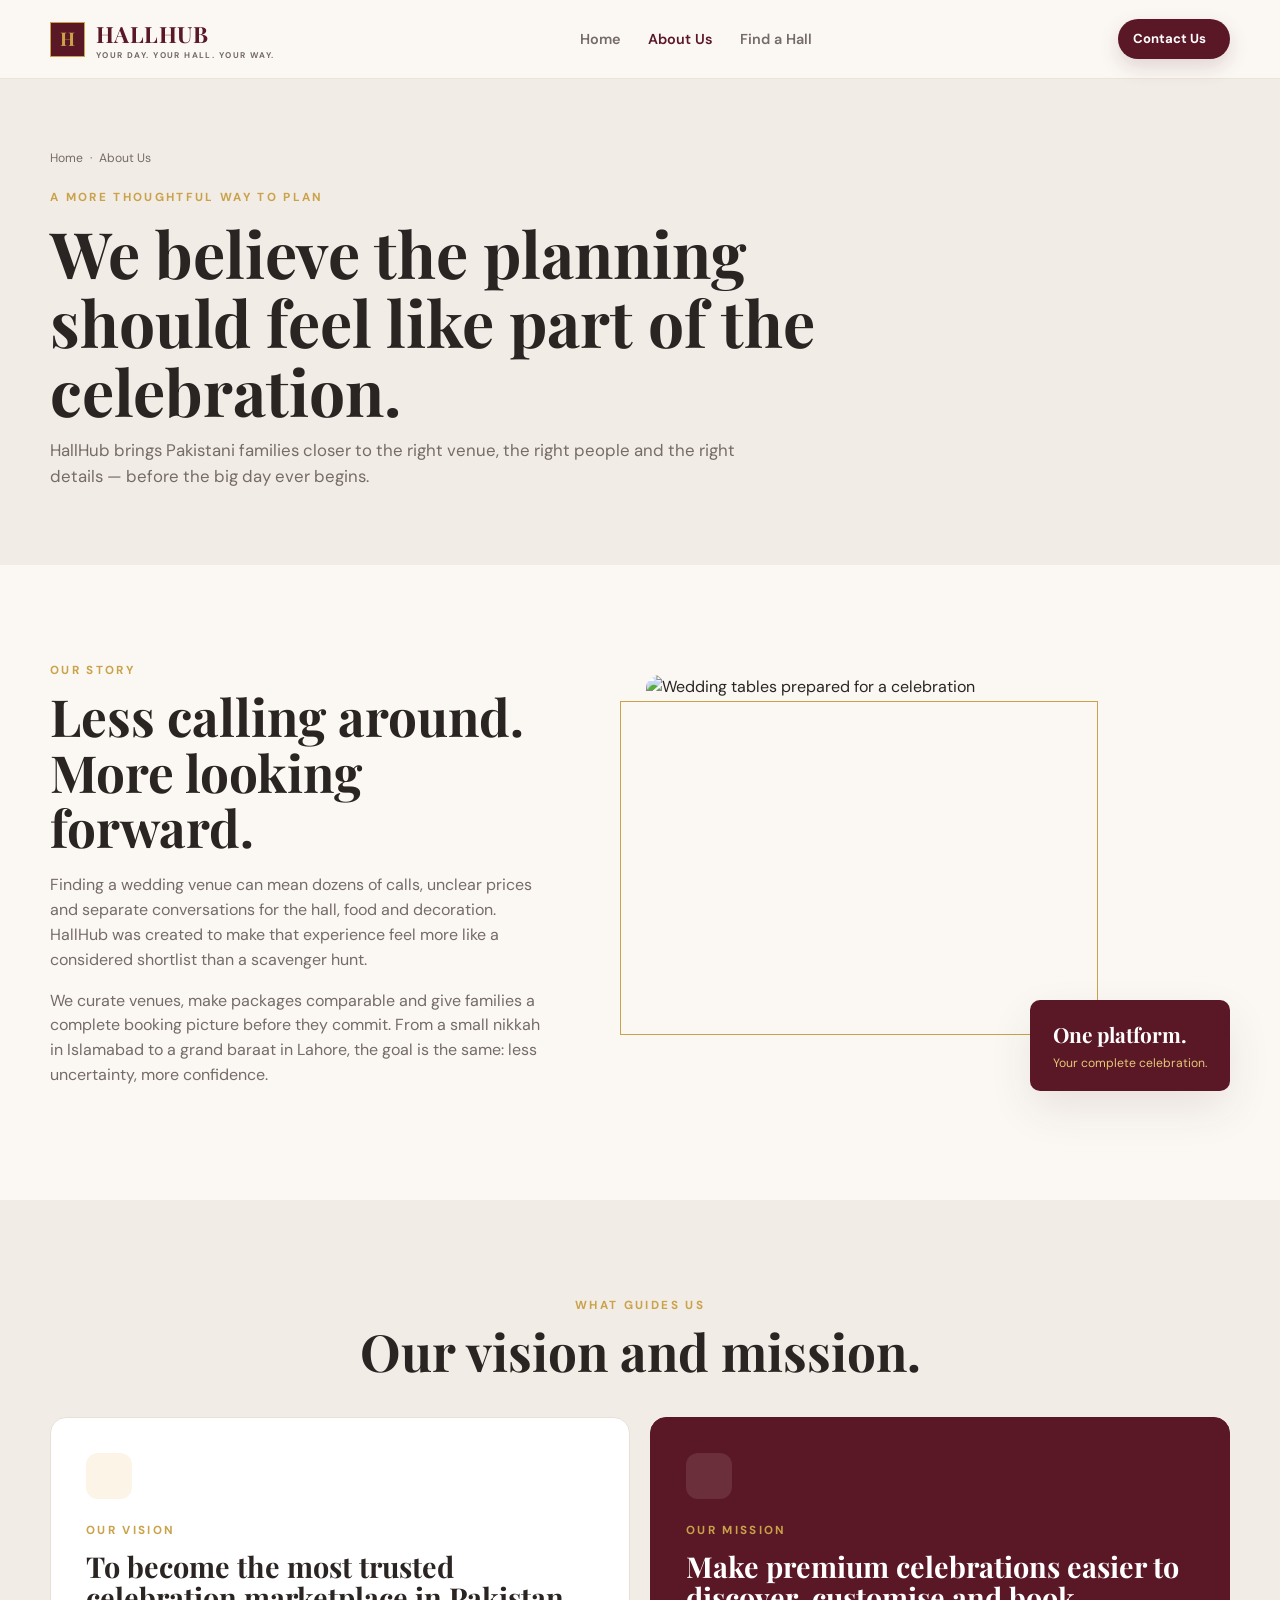
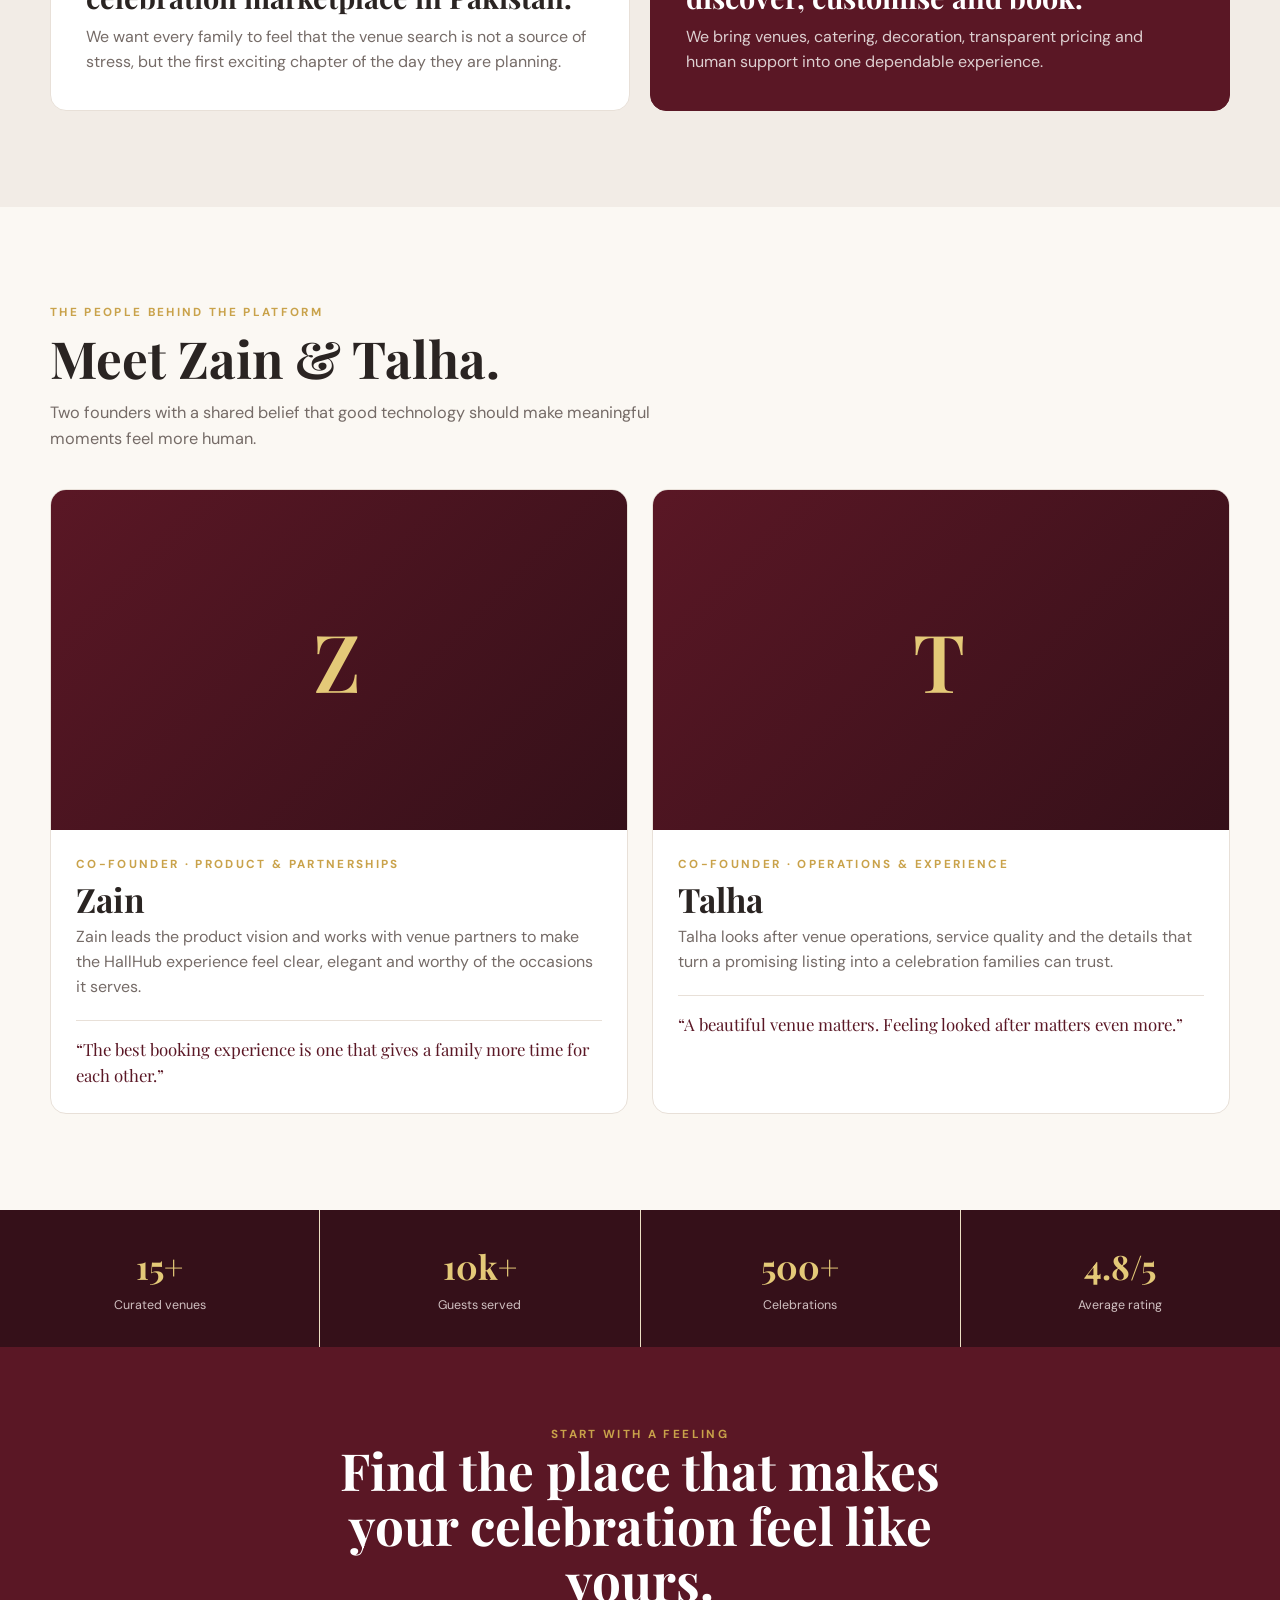
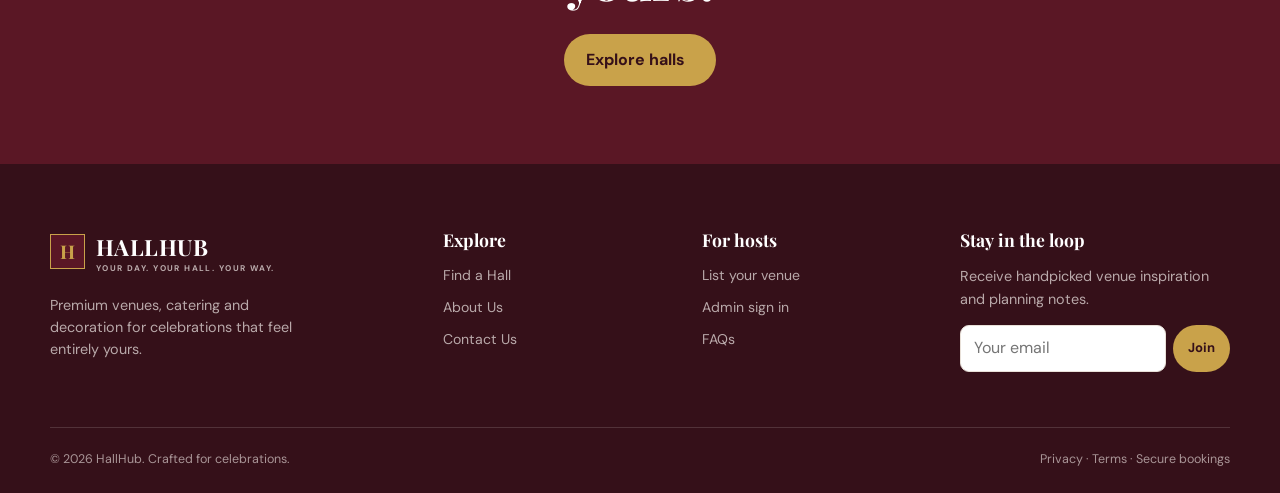
==== pages/about/about.html @ 488dd1fa "Create HallHub website" ====
<!doctype html>
<html lang="en">
<head>
  <meta charset="utf-8">
  <meta name="viewport" content="width=device-width, initial-scale=1">
  <title>About Us — HallHub</title>
  <link rel="stylesheet" href="../../assets/css/base.css">
  <link rel="stylesheet" href="about.css">
</head>
<body data-page="customer" data-active="about">
  <div data-site-nav></div>
  <main>
    <section class="page-hero about-hero">
      <div class="container">
        <div class="breadcrumbs"><a href="../../index.html">Home</a><span>·</span><span>About Us</span></div>
        <div class="eyebrow" style="margin-top:20px">A more thoughtful way to plan</div>
        <h1>We believe the planning should feel like part of the celebration.</h1>
        <p>HallHub brings Pakistani families closer to the right venue, the right people and the right details — before the big day ever begins.</p>
      </div>
    </section>
    <section class="section">
      <div class="container about-story-grid">
        <div><div class="eyebrow">Our story</div><h2>Less calling around. More looking forward.</h2><p>Finding a wedding venue can mean dozens of calls, unclear prices and separate conversations for the hall, food and decoration. HallHub was created to make that experience feel more like a considered shortlist than a scavenger hunt.</p><p>We curate venues, make packages comparable and give families a complete booking picture before they commit. From a small nikkah in Islamabad to a grand baraat in Lahore, the goal is the same: less uncertainty, more confidence.</p></div>
        <div class="about-image-stack"><img src="https://images.unsplash.com/photo-1519225421980-715cb0215aed?auto=format&fit=crop&w=1000&q=85" alt="Wedding tables prepared for a celebration"><div class="about-note"><strong>One platform.</strong><span>Your complete celebration.</span></div></div>
      </div>
    </section>
    <section class="section cream">
      <div class="container">
        <div class="section-heading text-center" style="margin-left:auto;margin-right:auto"><div class="eyebrow">What guides us</div><h2>Our vision and mission.</h2></div>
        <div class="vision-grid">
          <article class="vision-card"><div class="feature-icon"><i data-lucide="eye"></i></div><div class="eyebrow">Our vision</div><h3>To become the most trusted celebration marketplace in Pakistan.</h3><p>We want every family to feel that the venue search is not a source of stress, but the first exciting chapter of the day they are planning.</p></article>
          <article class="vision-card vision-card-dark"><div class="feature-icon"><i data-lucide="compass"></i></div><div class="eyebrow">Our mission</div><h3>Make premium celebrations easier to discover, customise and book.</h3><p>We bring venues, catering, decoration, transparent pricing and human support into one dependable experience.</p></article>
        </div>
      </div>
    </section>
    <section class="section">
      <div class="container">
        <div class="section-heading"><div class="eyebrow">The people behind the platform</div><h2>Meet Zain &amp; Talha.</h2><p>Two founders with a shared belief that good technology should make meaningful moments feel more human.</p></div>
        <div class="founder-grid">
          <article class="founder-profile"><div class="founder-avatar founder-avatar-large" role="img" aria-label="Zain, HallHub co-founder">Z</div><div class="founder-profile-body"><div class="eyebrow">Co-founder · Product &amp; partnerships</div><h3>Zain</h3><p>Zain leads the product vision and works with venue partners to make the HallHub experience feel clear, elegant and worthy of the occasions it serves.</p><div class="founder-quote">“The best booking experience is one that gives a family more time for each other.”</div></div></article>
          <article class="founder-profile"><div class="founder-avatar founder-avatar-large" role="img" aria-label="Talha, HallHub co-founder">T</div><div class="founder-profile-body"><div class="eyebrow">Co-founder · Operations &amp; experience</div><h3>Talha</h3><p>Talha looks after venue operations, service quality and the details that turn a promising listing into a celebration families can trust.</p><div class="founder-quote">“A beautiful venue matters. Feeling looked after matters even more.”</div></div></article>
        </div>
      </div>
    </section>
    <section class="stats"><div class="stat"><strong>15+</strong><span>Curated venues</span></div><div class="stat"><strong>10k+</strong><span>Guests served</span></div><div class="stat"><strong>500+</strong><span>Celebrations</span></div><div class="stat"><strong>4.8/5</strong><span>Average rating</span></div></section>
    <section class="cta"><div class="container"><div class="eyebrow">Start with a feeling</div><h2>Find the place that makes your celebration feel like yours.</h2><a class="btn btn-gold" href="../find-hall/find-hall.html">Explore halls <i data-lucide="arrow-up-right"></i></a></div></section>
  </main>
  <div data-site-footer></div>
  <script src="../../assets/js/app.js"></script>
  <script src="about.js"></script>
  <script src="https://unpkg.com/lucide@latest"></script>
</body>
</html>
---- assets/css/base.css ----
@import url('https://fonts.googleapis.com/css2?family=DM+Sans:wght@400;500;600;700&family=Playfair+Display:wght@500;600;700&display=swap');

:root {
  --maroon: #5a1725;
  --burgundy: #351019;
  --gold: #c9a24a;
  --light-gold: #e4c978;
  --ivory: #fbf8f3;
  --white: #fff;
  --ink: #2a2422;
  --muted: #756b67;
  --line: #e8e0d8;
  --soft: #f2ece6;
  --success: #2c7a5b;
  --shadow: 0 18px 45px rgba(53, 16, 25, .09);
  --radius: 18px;
}

* { box-sizing: border-box; }
html { scroll-behavior: smooth; }
body {
  margin: 0;
  color: var(--ink);
  background: var(--ivory);
  font-family: 'DM Sans', sans-serif;
  line-height: 1.55;
}
img { display: block; max-width: 100%; }
a { color: inherit; text-decoration: none; }
button, input, select, textarea { font: inherit; }
button { cursor: pointer; }
h1, h2, h3, h4, p { margin-top: 0; }
h1, h2, h3, h4 { font-family: 'Playfair Display', Georgia, serif; line-height: 1.08; }
.container { width: min(1180px, calc(100% - 48px)); margin: 0 auto; }
.eyebrow { color: var(--gold); font-size: .73rem; font-weight: 700; letter-spacing: .2em; text-transform: uppercase; }
.display { font-size: clamp(2.8rem, 6vw, 5.55rem); letter-spacing: -.04em; }
.section { padding: 96px 0; }
.section-heading { max-width: 620px; margin-bottom: 38px; }
.section-heading h2 { margin: 10px 0 14px; font-size: clamp(2rem, 4vw, 3.2rem); }
.section-heading p { color: var(--muted); font-size: 1.02rem; }
.text-center { text-align: center; }
.muted { color: var(--muted); }
.grid { display: grid; gap: 24px; }
.grid-2 { grid-template-columns: repeat(2, minmax(0, 1fr)); }
.grid-3 { grid-template-columns: repeat(3, minmax(0, 1fr)); }
.grid-4 { grid-template-columns: repeat(4, minmax(0, 1fr)); }
.btn { display: inline-flex; align-items: center; justify-content: center; gap: 9px; border: 1px solid transparent; border-radius: 999px; padding: 13px 21px; font-weight: 700; transition: .22s ease; }
.btn-primary { color: var(--white); background: var(--maroon); box-shadow: 0 8px 20px rgba(90, 23, 37, .16); }
.btn-primary:hover { background: var(--burgundy); transform: translateY(-2px); }
.btn-gold { color: var(--burgundy); background: var(--gold); }
.btn-gold:hover { background: var(--light-gold); transform: translateY(-2px); }
.btn-ghost { color: var(--maroon); border-color: var(--line); background: transparent; }
.btn-ghost:hover { border-color: var(--maroon); background: var(--white); }
.btn-light { color: var(--maroon); background: var(--white); }
.btn-sm { padding: 9px 14px; font-size: .82rem; }
.icon-btn { display: inline-grid; place-items: center; width: 40px; height: 40px; border: 1px solid var(--line); border-radius: 50%; color: var(--maroon); background: var(--white); }
.admin-action-btn { padding: 0; line-height: 1; overflow: hidden; }
.admin-action-btn svg { display: block; width: 20px; height: 20px; margin: 0; }
.icon-btn:hover { border-color: var(--gold); }
.site-header { position: sticky; top: 0; z-index: 20; border-bottom: 1px solid rgba(232, 224, 216, .8); background: rgba(251, 248, 243, .94); backdrop-filter: blur(16px); }
.nav { display: flex; align-items: center; justify-content: space-between; height: 78px; gap: 24px; }
.brand { display: inline-flex; align-items: center; gap: 11px; color: var(--maroon); font-family: 'Playfair Display', serif; font-size: 1.4rem; font-weight: 700; letter-spacing: .02em; white-space: nowrap; }
.brand-mark { display: grid; place-items: center; width: 35px; height: 35px; color: var(--gold); border: 1px solid var(--gold); background: var(--maroon); font-family: 'Playfair Display', serif; font-size: 1.18rem; }
.brand small { display: block; color: var(--muted); font-family: 'DM Sans', sans-serif; font-size: .52rem; font-weight: 700; letter-spacing: .17em; line-height: 1; text-transform: uppercase; }
.nav-links { display: flex; align-items: center; gap: 27px; color: var(--muted); font-size: .9rem; font-weight: 600; }
.nav-links a:hover, .nav-links a.active { color: var(--maroon); }
.nav-actions { display: flex; align-items: center; gap: 10px; }
.menu-btn { display: none; }
.site-footer { padding: 66px 0 24px; color: #ddcfd0; background: var(--burgundy); }
.site-footer .brand { color: var(--white); }
.site-footer .brand small { color: #b9a9aa; }
.footer-grid { display: grid; grid-template-columns: 1.3fr .8fr .8fr 1fr; gap: 42px; padding-bottom: 52px; }
.footer-grid h4 { margin: 0 0 16px; color: var(--white); font-size: 1.1rem; }
.footer-grid p { color: #b9a9aa; font-size: .9rem; }
.footer-links { display: grid; gap: 10px; color: #b9a9aa; font-size: .88rem; }
.footer-links a:hover { color: var(--light-gold); }
.footer-bottom { display: flex; align-items: center; justify-content: space-between; gap: 16px; padding-top: 22px; border-top: 1px solid rgba(255,255,255,.14); color: #a99597; font-size: .78rem; }
.hero { position: relative; overflow: hidden; color: var(--white); background: var(--burgundy); }
.hero::before { position: absolute; inset: 0; content: ''; background: linear-gradient(90deg, rgba(53,16,25,.88), rgba(53,16,25,.4) 55%, rgba(53,16,25,.12)); }
.hero-image { position: absolute; inset: 0; width: 100%; height: 100%; object-fit: cover; opacity: .8; }
.hero-inner { position: relative; z-index: 1; min-height: 680px; display: flex; align-items: center; padding: 100px 0; }
.hero-copy { max-width: 920px; }
.hero-copy h1 { max-width: 730px; margin: 18px 0 20px; color: var(--white); }
.hero-copy p { max-width: 720px; color: rgba(255,255,255,.78); font-size: 1.08rem; }
.search-panel { display: grid; width: min(100%, 920px); grid-template-columns: minmax(145px, 1.2fr) repeat(3, minmax(125px, 1fr)) auto; gap: 9px; margin-top: 34px; padding: 10px; border: 1px solid rgba(255,255,255,.15); border-radius: 16px; background: rgba(255,255,255,.12); backdrop-filter: blur(14px); }
.search-panel > * { min-width: 0; }
.field { display: grid; gap: 6px; }
.field label { color: var(--muted); font-size: .76rem; font-weight: 700; }
.hero .field label { display: none; }
.field-control { width: 100%; min-height: 47px; padding: 0 13px; border: 1px solid var(--line); border-radius: 9px; outline: none; color: var(--ink); background: var(--white); }
.field-control:focus { border-color: var(--gold); box-shadow: 0 0 0 3px rgba(201,162,74,.18); }
.hero .field-control { border: 0; }
.search-panel .btn { min-height: 47px; border-radius: 10px; }
.trust-row { display: flex; flex-wrap: wrap; gap: 22px; margin-top: 28px; color: rgba(255,255,255,.75); font-size: .82rem; }
.trust-row span { display: inline-flex; align-items: center; gap: 7px; }
.trust-row svg { color: var(--light-gold); }
.cream { background: var(--soft); }
.feature-card, .hall-card, .review-card, .service-card, .info-card, .panel, .booking-card { border: 1px solid var(--line); border-radius: var(--radius); background: var(--white); box-shadow: 0 8px 24px rgba(53,16,25,.04); }
.feature-card { padding: 28px; }
.feature-icon { display: grid; place-items: center; width: 46px; height: 46px; margin-bottom: 22px; border-radius: 12px; color: var(--gold); background: #fbf4e7; }
.feature-card h3 { margin-bottom: 9px; font-size: 1.35rem; }
.feature-card p { margin: 0; color: var(--muted); font-size: .9rem; }
.hall-card { position: relative; overflow: hidden; transition: .24s ease; }
.hall-card:hover { transform: translateY(-5px); box-shadow: var(--shadow); }
.hall-image-wrap { position: relative; height: 225px; overflow: hidden; }
.hall-image { width: 100%; height: 100%; object-fit: cover; transition: transform .5s ease; }
.hall-image.image-unavailable { min-height: 100%; background: linear-gradient(135deg, #eee1d2, #f8f1e8); }
.hall-card:hover .hall-image { transform: scale(1.05); }
.hall-badges { position: absolute; top: 14px; left: 14px; display: flex; gap: 7px; }
.badge { display: inline-flex; align-items: center; gap: 5px; padding: 5px 9px; border-radius: 999px; color: var(--maroon); background: rgba(255,255,255,.92); font-size: .68rem; font-weight: 700; }
.badge-gold { color: var(--burgundy); background: var(--light-gold); }
.favorite { position: absolute; top: 13px; right: 13px; }
.favorite.saved { color: #bd4a53; border-color: #ecc9ca; background: #fff7f7; }
.hall-body { padding: 20px; }
.hall-title-row { display: flex; align-items: start; justify-content: space-between; gap: 10px; }
.hall-card h3 { margin: 0; font-size: 1.2rem; }
.hall-location { margin: 5px 0 13px; color: var(--muted); font-size: .8rem; }
.rating { display: inline-flex; align-items: center; gap: 5px; color: var(--maroon); font-size: .82rem; font-weight: 700; }
.rating svg { fill: var(--gold); color: var(--gold); }
.hall-meta { display: flex; flex-wrap: wrap; gap: 8px; padding: 14px 0; border-top: 1px solid var(--line); border-bottom: 1px solid var(--line); color: var(--muted); font-size: .75rem; }
.hall-meta span { display: inline-flex; align-items: center; gap: 5px; }
.availability-pill { display: inline-flex; align-items: center; gap: 6px; margin-top: 12px; padding: 6px 9px; border-radius: 7px; font-size: .68rem; font-weight: 700; }
.availability-pill.available { color: var(--success); background: #edf7ef; }
.availability-pill.unavailable { color: #9e4446; background: #fdecec; }
.hall-bottom { display: flex; align-items: end; justify-content: space-between; gap: 8px; padding-top: 15px; }
.price-label { display: block; color: var(--muted); font-size: .69rem; }
.price { color: var(--maroon); font-size: 1.1rem; font-weight: 700; }
.service-card { overflow: hidden; }
.service-card img { width: 100%; height: 270px; object-fit: cover; }
.service-card-body { padding: 24px; }
.about-preview { background: var(--ivory); }
.about-preview-grid { display: grid; grid-template-columns: .95fr 1.05fr; gap: 70px; align-items: center; }
.about-preview h2 { margin: 10px 0 16px; font-size: clamp(2rem, 4vw, 3.2rem); }
.about-preview p { color: var(--muted); }
.founder-preview { display: grid; grid-template-columns: 1fr 1fr; gap: 15px; }
.founder-card { overflow: hidden; border: 1px solid var(--line); border-radius: 14px; background: var(--white); }
.founder-avatar { display: grid; place-items: center; height: 240px; color: var(--light-gold); background: linear-gradient(135deg, var(--maroon), var(--burgundy)); font-family: 'Playfair Display', serif; font-size: 4rem; font-weight: 600; letter-spacing: .04em; }
.founder-card > div:last-child { padding: 16px; }
.founder-card strong { display: block; margin-top: 4px; color: var(--maroon); font-family: 'Playfair Display', serif; font-size: 1.35rem; }
.founder-card p { margin: 3px 0 0; font-size: .78rem; }
.service-card h3 { margin-bottom: 8px; font-size: 1.6rem; }
.service-card p { margin-bottom: 16px; color: var(--muted); font-size: .9rem; }
.steps { display: grid; grid-template-columns: repeat(4, 1fr); gap: 18px; }
.step { padding-right: 20px; border-right: 1px solid var(--line); }
.step:last-child { border-right: 0; }
.step-number { color: var(--gold); font-family: 'Playfair Display', serif; font-size: 2.2rem; }
.step h3 { margin: 4px 0 8px; font-size: 1.25rem; }
.step p { margin: 0; color: var(--muted); font-size: .86rem; }
.review-card { padding: 26px; }
.owner-reviews { background: var(--soft); }
.owner-reviews-heading { max-width: 700px; }
.owner-review-card { min-width: 0; padding: 26px; border: 1px solid rgba(90,23,37,.12); border-radius: var(--radius); background: var(--white); box-shadow: 0 8px 24px rgba(53,16,25,.04); }
.owner-review-top { display: flex; align-items: center; gap: 12px; min-width: 0; }
.owner-review-top strong { display: block; color: var(--maroon); font-size: .9rem; }
.owner-review-top small { display: block; margin-top: 3px; color: var(--muted); font-size: .72rem; line-height: 1.4; }
.owner-review-avatar { display: grid; place-items: center; flex: 0 0 auto; width: 42px; height: 42px; border-radius: 50%; color: var(--white); background: var(--maroon); font-size: .72rem; font-weight: 700; }
.owner-review-avatar.avatar-sand { color: var(--maroon); background: #ead9da; }
.owner-review-avatar.avatar-sage { color: var(--maroon); background: #dfe7df; }
.owner-review-card blockquote { margin: 20px 0 18px; color: var(--muted); font-family: 'Playfair Display', serif; font-size: 1.03rem; }
.owner-review-result { display: flex; align-items: center; gap: 7px; padding-top: 13px; border-top: 1px solid var(--line); color: var(--success); font-size: .73rem; font-weight: 700; }
.owner-review-result svg { width: 16px; }
.review-top { display: flex; align-items: center; gap: 12px; }
.avatar { display: grid; place-items: center; width: 42px; height: 42px; border-radius: 50%; color: var(--maroon); background: #f0dfc6; font-weight: 700; }
.review-top strong { display: block; font-size: .9rem; }
.review-top small { color: var(--muted); font-size: .72rem; }
.review-card blockquote { margin: 20px 0 14px; color: var(--muted); font-family: 'Playfair Display', serif; font-size: 1.05rem; }
.review-footer { display: flex; align-items: center; justify-content: space-between; color: var(--muted); font-size: .72rem; }
.stats { display: grid; grid-template-columns: repeat(4, 1fr); gap: 1px; background: rgba(201,162,74,.28); }
.stat { padding: 30px 22px; text-align: center; background: var(--burgundy); }
.stat strong { display: block; color: var(--light-gold); font-family: 'Playfair Display', serif; font-size: 2.1rem; }
.stat span { color: #d0c0c1; font-size: .78rem; }
.cta { padding: 78px 0; color: var(--white); text-align: center; background: var(--maroon); }
.cta h2 { max-width: 650px; margin: 0 auto 25px; font-size: clamp(2rem, 4vw, 3.5rem); }
.page-hero { padding: 70px 0 60px; background: var(--soft); }
.page-hero h1 { margin: 12px 0; font-size: clamp(2.3rem, 5vw, 4rem); }
.page-hero p { max-width: 590px; margin: 0; color: var(--muted); }
.breadcrumbs { display: flex; align-items: center; gap: 7px; color: var(--muted); font-size: .76rem; }
.breadcrumbs a:hover { color: var(--maroon); }
.marketplace { display: grid; grid-template-columns: 270px 1fr; gap: 28px; padding: 55px 0 96px; }
.marketplace.filters-closed { grid-template-columns: 1fr; }
.filter-panel { align-self: start; position: sticky; top: 94px; z-index: 5; max-height: calc(100vh - 112px); overflow-y: auto; padding: 21px; border: 1px solid var(--line); border-radius: var(--radius); background: var(--white); box-shadow: 0 12px 30px rgba(53,16,25,.05); scrollbar-width: thin; }
.filter-panel.filter-panel-closed { display: none; }
.filter-header { display: flex; align-items: center; justify-content: space-between; margin-bottom: 20px; }
.filter-header h3 { margin: 0; font-size: 1.35rem; }
.filter-section { padding: 17px 0; border-top: 1px solid var(--line); }
.filter-section:first-of-type { border-top: 0; padding-top: 0; }
.filter-section h4 { margin: 0 0 12px; font-family: 'DM Sans', sans-serif; font-size: .8rem; }
.radio-list, .check-list { display: grid; gap: 10px; }
.radio-list label, .check-list label { display: flex; align-items: center; gap: 9px; color: var(--muted); font-size: .78rem; }
input[type='checkbox'], input[type='radio'] { accent-color: var(--maroon); }
.range-row { display: grid; grid-template-columns: 1fr 1fr; gap: 8px; }
.range-row .field-control { min-height: 39px; font-size: .78rem; }
.results-toolbar { display: flex; align-items: center; justify-content: space-between; gap: 18px; margin-bottom: 20px; }
.results-toolbar strong { color: var(--maroon); font-family: 'Playfair Display', serif; font-size: 1.5rem; }
.toolbar-actions { display: flex; align-items: center; gap: 8px; }
.toolbar-actions label { color: var(--muted); font-size: .75rem; }
.toolbar-actions select { min-height: 39px; padding: 0 10px; border: 1px solid var(--line); border-radius: 8px; color: var(--ink); background: var(--white); }
.filter-notice { margin: -4px 0 18px; padding: 11px 14px; border: 1px solid rgba(201,163,72,.45); border-radius: 12px; background: #fff9eb; color: var(--muted); font-size: .78rem; line-height: 1.45; }
.hall-grid { grid-template-columns: repeat(3, minmax(0, 1fr)); }
.mobile-filter-btn { display: inline-flex; }
.no-results { padding: 70px 25px; border: 1px dashed #d7c8bd; border-radius: var(--radius); text-align: center; background: var(--white); }
.no-results h3 { margin-bottom: 9px; font-size: 1.5rem; }
.no-results p { margin-bottom: 18px; color: var(--muted); }
.gallery { display: grid; grid-template-columns: 1.5fr 1fr 1fr; grid-template-rows: 200px 200px; gap: 8px; margin-top: 28px; border-radius: var(--radius); overflow: hidden; }
.gallery img { width: 100%; height: 100%; object-fit: cover; cursor: pointer; transition: .25s; }
.gallery img:hover { filter: brightness(.88); }
.gallery-main { grid-column: 1 / 2; grid-row: 1 / 3; }
.gallery img:nth-child(2) { grid-column: 2 / 4; grid-row: 1 / 2; }
.gallery img:nth-child(3) { grid-column: 2 / 3; grid-row: 2 / 3; }
.gallery img:nth-child(4) { grid-column: 3 / 4; grid-row: 2 / 3; }
.hall-layout { display: grid; grid-template-columns: minmax(0,1fr) 330px; gap: 40px; padding: 50px 0 100px; }
.hall-header { display: flex; align-items: end; justify-content: space-between; gap: 20px; }
.hall-header h1 { margin: 12px 0 9px; font-size: clamp(2.2rem, 4vw, 3.8rem); }
.hall-header p { margin: 0; color: var(--muted); }
.hall-actions { display: flex; gap: 8px; }
.detail-section { padding: 43px 0 0; }
.detail-section h2 { margin-bottom: 18px; font-size: 2rem; }
.detail-section p { color: var(--muted); }
.spec-grid { display: grid; grid-template-columns: repeat(4, 1fr); gap: 10px; }
.spec { padding: 16px; border: 1px solid var(--line); border-radius: 12px; background: var(--white); }
.spec svg { margin-bottom: 11px; color: var(--gold); }
.spec strong { display: block; color: var(--maroon); font-size: .82rem; }
.spec span { color: var(--muted); font-size: .72rem; }
.facility-grid { display: grid; grid-template-columns: repeat(3, 1fr); gap: 10px; }
.facility { display: flex; align-items: center; gap: 8px; color: var(--muted); font-size: .82rem; }
.facility svg { color: var(--success); }
.booking-card { position: sticky; top: 105px; padding: 23px; }
.booking-card h3 { margin-bottom: 5px; font-size: 1.65rem; }
.booking-card .booking-price { margin-bottom: 20px; color: var(--maroon); font-family: 'Playfair Display', serif; font-size: 1.75rem; }
.booking-card .booking-price small { color: var(--muted); font-family: 'DM Sans', sans-serif; font-size: .72rem; }
.availability { display: flex; align-items: center; gap: 7px; margin: 12px 0 18px; color: var(--success); font-size: .75rem; font-weight: 700; }
.availability::before { width: 8px; height: 8px; border-radius: 50%; content: ''; background: currentColor; }
.booking-card .btn { width: 100%; }
.booking-card .field { margin-bottom: 14px; }
.map-placeholder { display: grid; place-items: center; min-height: 230px; border-radius: var(--radius); color: var(--maroon); background: linear-gradient(135deg, #eee1d2, #f8f1e8); }
.map-placeholder div { text-align: center; }
.map-card { overflow: hidden; border: 1px solid var(--line); border-radius: var(--radius); background: var(--white); }
.map-card-head { display: flex; align-items: center; justify-content: space-between; gap: 18px; padding: 15px 17px; }
.map-card-head strong { color: var(--maroon); font-size: .9rem; }
.map-card-head p { margin: 4px 0 0; color: var(--muted); font-size: .74rem; }
.map-frame { min-height: 280px; background: #eadfd2; }
.map-frame iframe { display: block; width: 100%; height: 300px; border: 0; }
.lightbox { position: fixed; inset: 0; z-index: 50; display: none; place-items: center; padding: 30px; background: rgba(23,7,11,.9); }
.lightbox.open { display: grid; }
.lightbox-content { display: grid; justify-items: center; gap: 12px; max-width: min(1000px, 78vw); }
.lightbox img { max-width: 100%; max-height: 82vh; border-radius: 12px; object-fit: contain; }
.lightbox-count { color: rgba(255,255,255,.8); font-size: .75rem; letter-spacing: .08em; }
.lightbox-nav { position: absolute; top: 50%; z-index: 3; display: inline-flex; align-items: center; justify-content: center; gap: 7px; min-width: 46px; height: 46px; padding: 0 14px; border: 1px solid rgba(255,255,255,.65); border-radius: 999px; color: var(--white); background: rgba(23,7,11,.82); box-shadow: 0 8px 24px rgba(0,0,0,.28); cursor: pointer; font-size: .78rem; font-weight: 700; transform: translateY(-50%); }
.lightbox-nav:hover { background: var(--maroon); }
.lightbox-prev { left: 25px; }
.lightbox-next { right: 25px; }
.lightbox-close { position: absolute; top: 24px; right: 28px; color: var(--white); border-color: rgba(255,255,255,.35); background: transparent; }
.booking-page { padding: 50px 0 100px; }
.progress { display: grid; grid-template-columns: repeat(6, 1fr); gap: 0; margin-bottom: 32px; }
.progress-step { position: relative; display: grid; justify-items: center; gap: 8px; color: var(--muted); font-size: .72rem; text-align: center; }
.progress-step::before { position: absolute; top: 15px; right: 50%; width: 100%; height: 2px; content: ''; background: var(--line); z-index: -1; }
.progress-step:first-child::before { display: none; }
.progress-dot { display: grid; place-items: center; width: 32px; height: 32px; border: 1px solid var(--line); border-radius: 50%; color: var(--muted); background: var(--ivory); font-size: .75rem; }
.progress-step.active { color: var(--maroon); font-weight: 700; }
.progress-step.active .progress-dot, .progress-step.done .progress-dot { color: var(--white); border-color: var(--maroon); background: var(--maroon); }
.progress-step.done::before { background: var(--maroon); }
.booking-layout { display: grid; grid-template-columns: minmax(0, 1fr) 340px; gap: 28px; align-items: start; }
.form-panel { padding: 30px; border: 1px solid var(--line); border-radius: var(--radius); background: var(--white); }
.form-panel h2 { margin-bottom: 8px; font-size: 2rem; }
.form-panel > p { margin-bottom: 26px; color: var(--muted); font-size: .9rem; }
.form-grid { display: grid; grid-template-columns: repeat(2, minmax(0,1fr)); gap: 18px; }
.form-grid .full { grid-column: 1 / -1; }
.field-control.textarea { min-height: 100px; padding-top: 11px; resize: vertical; }
.selection-grid { display: grid; grid-template-columns: repeat(3, 1fr); gap: 14px; }
.selection-card { position: relative; display: block; width: 100%; overflow: hidden; border: 2px solid var(--line); border-radius: 13px; cursor: pointer; color: var(--ink); background: var(--white); text-align: left; transition: .2s; }
.selection-card:hover, .selection-card.selected { border-color: var(--gold); }
.selection-card.selected::after { position: absolute; top: 10px; right: 10px; display: grid; place-items: center; width: 24px; height: 24px; border-radius: 50%; content: '✓'; color: var(--white); background: var(--maroon); font-size: .75rem; }
.selection-card img { width: 100%; height: 115px; object-fit: cover; }
.selection-card-body { display: grid; gap: 7px; padding: 13px; }
.selection-card h3 { margin: 0 0 5px; font-size: 1.1rem; }
.selection-card p { margin: 0 0 8px; color: var(--muted); font-size: .74rem; }
.selection-card strong { color: var(--maroon); font-size: .82rem; }
.selection-title { font-family: 'Playfair Display', serif; font-size: 1.15rem !important; }
.selection-card-body > span { color: var(--muted); font-size: .74rem; }
.package-items { line-height: 1.45; }
.extras { margin: 20px 0 25px; padding: 18px; border: 1px solid var(--line); border-radius: 12px; background: var(--soft); }
.extras h3 { margin: 0 0 12px; font-size: 1.15rem; }
.extra-option { display: grid; grid-template-columns: 18px 1fr auto; align-items: center; gap: 9px; padding: 10px 0; border-top: 1px solid var(--line); color: var(--muted); font-size: .8rem; }
.extra-option:first-of-type { border-top: 0; }
.extra-option strong { color: var(--maroon); font-size: .78rem; }
.venue-selection { align-items: center; padding: 18px; border: 1px solid var(--line); border-radius: 12px; }
.venue-selection img { width: 150px; height: 110px; border-radius: 10px; object-fit: cover; }
.venue-selection strong { display: block; margin: 3px 0 6px; color: var(--maroon); font-family: 'Playfair Display', serif; font-size: 1.45rem; }
.venue-selection small { display: block; color: var(--muted); font-size: .76rem; line-height: 1.6; }
.venue-selection .rating { margin-top: 8px; }
.step-actions { display: flex; justify-content: space-between; gap: 12px; margin-top: 28px; padding-top: 22px; border-top: 1px solid var(--line); }
.summary-card { padding: 23px; border: 1px solid var(--line); border-radius: var(--radius); background: var(--white); }
.summary-card h3 { margin-bottom: 17px; font-size: 1.45rem; }
.summary-item { display: flex; justify-content: space-between; gap: 10px; padding: 10px 0; border-bottom: 1px solid var(--line); font-size: .8rem; }
.summary-item span:first-child { color: var(--muted); }
.summary-total { display: flex; justify-content: space-between; padding-top: 17px; color: var(--maroon); font-weight: 700; }
.summary-total strong { font-size: 1.25rem; }
.summary-hall { display: flex; gap: 10px; margin-bottom: 15px; }
.summary-hall img { width: 61px; height: 61px; border-radius: 10px; object-fit: cover; }
.summary-hall strong { display: block; font-family: 'Playfair Display', serif; font-size: 1rem; }
.summary-hall small { color: var(--muted); font-size: .7rem; }
.payment-methods { display: grid; gap: 10px; margin-bottom: 24px; }
.payment-method { display: flex; align-items: center; gap: 10px; padding: 13px; border: 1px solid var(--line); border-radius: 10px; color: var(--muted); font-size: .82rem; }
.payment-method.active { border-color: var(--gold); color: var(--maroon); background: #fffaf0; }
.card-brands { margin: 0 0 22px; padding: 0; border: 0; }
.card-brands legend { margin-bottom: 10px; color: var(--maroon); font-size: .78rem; font-weight: 700; }
.card-brand-options { display: grid; grid-template-columns: repeat(2, minmax(0, 1fr)); gap: 10px; }
.card-brand { display: flex; align-items: center; gap: 10px; min-width: 0; padding: 12px; border: 1px solid var(--line); border-radius: 10px; color: var(--muted); background: var(--white); cursor: pointer; }
.card-brand.active { border-color: var(--gold); color: var(--maroon); background: #fffaf0; box-shadow: 0 0 0 2px rgba(201,162,74,.12); }
.card-brand input { accent-color: var(--maroon); }
.card-brand > span:last-child { display: grid; gap: 2px; min-width: 0; }
.card-brand strong { font-size: .8rem; }
.card-brand small { color: var(--muted); font-size: .68rem; }
.card-brand-mark { display: grid; place-items: center; flex: 0 0 auto; width: 47px; height: 30px; border-radius: 6px; font-size: .62rem; font-weight: 800; letter-spacing: -.03em; }
.card-brand-mark.visa { color: #fff; background: #1a3f92; font-style: italic; }
.card-brand-mark.mastercard { position: relative; display: flex; justify-content: center; overflow: hidden; background: #fff; }
.card-brand-mark.mastercard i { width: 18px; height: 18px; border-radius: 50%; }
.card-brand-mark.mastercard i:first-child { margin-right: -6px; background: #eb001b; }
.card-brand-mark.mastercard i:last-child { background: #f79e1b; opacity: .9; }
.secure-note { display: flex; align-items: center; gap: 8px; padding: 13px; color: var(--success); border-radius: 10px; background: #eef8f1; font-size: .76rem; }
.success-panel { max-width: 720px; margin: 55px auto 105px; padding: 54px; border: 1px solid var(--line); border-radius: 22px; text-align: center; background: var(--white); box-shadow: var(--shadow); }
.success-icon { display: grid; place-items: center; width: 74px; height: 74px; margin: 0 auto 25px; border-radius: 50%; color: var(--white); background: var(--success); }
.success-panel h1 { margin-bottom: 11px; font-size: 3rem; }
.success-panel > p { color: var(--muted); }
.confirmation-id { display: inline-block; margin: 16px 0 27px; padding: 8px 12px; border-radius: 999px; color: var(--maroon); background: #fbf3df; font-size: .8rem; font-weight: 700; }
.confirmation-details { display: grid; grid-template-columns: 1fr 1fr; gap: 1px; margin-bottom: 27px; text-align: left; background: var(--line); }
.confirmation-detail { padding: 15px; background: var(--white); }
.confirmation-detail span { display: block; margin-bottom: 4px; color: var(--muted); font-size: .7rem; }
.confirmation-detail strong { color: var(--maroon); font-size: .86rem; }
.success-actions { display: flex; justify-content: center; flex-wrap: wrap; gap: 10px; }
.contact-layout { display: grid; grid-template-columns: .85fr 1.15fr; gap: 28px; padding: 55px 0 100px; }
.contact-info { display: grid; gap: 14px; }
.info-card { display: flex; align-items: start; gap: 14px; padding: 19px; }
.info-card .feature-icon { flex: 0 0 auto; margin: 0; }
.info-card strong { display: block; color: var(--maroon); font-size: .86rem; }
.info-card p { margin: 4px 0 0; color: var(--muted); font-size: .8rem; }
.faq { margin-top: 36px; }
.faq h2 { margin-bottom: 18px; font-size: 2rem; }
.faq details { padding: 16px 0; border-bottom: 1px solid var(--line); }
.faq summary { color: var(--maroon); cursor: pointer; font-weight: 700; font-size: .88rem; }
.faq details p { margin: 10px 0 0; color: var(--muted); font-size: .82rem; }
.admin-body { min-height: 100vh; background: #f4f0ec; }
.admin-layout { display: grid; grid-template-columns: 250px 1fr; min-height: 100vh; }
.admin-sidebar { display: flex; flex-direction: column; padding: 26px 16px; color: #e9dfe0; background: var(--burgundy); }
.admin-sidebar .brand { margin: 0 12px 39px; color: var(--white); }
.admin-sidebar nav { display: grid; gap: 4px; }
.admin-sidebar nav a, .admin-logout { display: flex; align-items: center; gap: 11px; padding: 11px 12px; border-radius: 9px; color: #bca9aa; font-size: .82rem; font-weight: 600; }
.admin-sidebar nav a:hover, .admin-sidebar nav a.active { color: var(--white); background: rgba(255,255,255,.1); }
.admin-sidebar nav svg { width: 17px; }
.admin-logout { margin-top: auto; border: 0; background: transparent; }
.admin-main { padding: 30px clamp(22px, 4vw, 48px); overflow: hidden; }
.admin-topbar { display: flex; align-items: center; justify-content: space-between; gap: 20px; margin-bottom: 35px; }
.admin-topbar h1 { margin: 0 0 4px; font-size: 2.1rem; }
.admin-topbar p { margin: 0; color: var(--muted); font-size: .82rem; }
.admin-user { display: flex; align-items: center; gap: 10px; }
.admin-user .avatar { width: 38px; height: 38px; }
.admin-user strong { display: block; color: var(--maroon); font-size: .82rem; }
.admin-user small { color: var(--muted); font-size: .68rem; }
.admin-stats { display: grid; grid-template-columns: repeat(4, 1fr); gap: 15px; margin-bottom: 26px; }
.admin-stat { padding: 19px; border: 1px solid var(--line); border-radius: 13px; background: var(--white); }
.admin-stat-head { display: flex; justify-content: space-between; color: var(--muted); font-size: .75rem; }
.admin-stat-head svg { color: var(--gold); }
.admin-stat strong { display: block; margin: 8px 0 3px; color: var(--maroon); font-family: 'Playfair Display', serif; font-size: 1.8rem; }
.trend { color: var(--success); font-size: .7rem; font-weight: 700; }
.admin-grid { display: grid; grid-template-columns: 1.25fr .75fr; gap: 20px; }
.admin-panel { padding: 22px; border: 1px solid var(--line); border-radius: 15px; background: var(--white); }
.admin-panel.wide { grid-column: 1 / -1; }
.table-scroll { min-width: 0; overflow-x: auto; }
.metric-line { display: flex; justify-content: space-between; font-size: .78rem; }
.metric-track { height: 7px; margin-top: 7px; border-radius: 10px; background: var(--soft); }
.metric-track > div { height: 100%; border-radius: 10px; }
.panel-heading { display: flex; align-items: center; justify-content: space-between; gap: 10px; margin-bottom: 18px; }
.panel-heading h2 { margin: 0; font-size: 1.35rem; }
.panel-heading a { color: var(--maroon); font-size: .75rem; font-weight: 700; }
.bar-chart { display: flex; align-items: end; gap: 13px; height: 200px; padding-top: 15px; border-bottom: 1px solid var(--line); }
.bar { position: relative; flex: 1; min-width: 16px; border-radius: 7px 7px 0 0; background: linear-gradient(to top, var(--maroon), var(--gold)); }
.bar span { position: absolute; top: calc(100% + 8px); width: 100%; color: var(--muted); font-size: .66rem; text-align: center; }
.recent-table { width: 100%; border-collapse: collapse; font-size: .76rem; }
.recent-table th { padding: 10px 8px; color: var(--muted); border-bottom: 1px solid var(--line); text-align: left; font-weight: 600; }
.recent-table td { padding: 13px 8px; border-bottom: 1px solid var(--line); }
.status { display: inline-flex; padding: 4px 8px; border-radius: 999px; font-size: .66rem; font-weight: 700; }
.status-confirmed { color: #246547; background: #e8f5ec; }
.status-pending { color: #94651a; background: #fff5db; }
.status-cancelled { color: #9e4446; background: #fdecec; }
.admin-login-page { min-height: 100vh; display: grid; place-items: center; padding: 30px; background: radial-gradient(circle at 80% 20%, #6f2638, transparent 38%), var(--burgundy); }
.login-shell { display: grid; grid-template-columns: 1fr 1fr; width: min(900px, 100%); overflow: hidden; border-radius: 20px; background: var(--white); box-shadow: 0 26px 70px rgba(0,0,0,.22); }
.login-brand { display: flex; flex-direction: column; justify-content: space-between; min-height: 520px; padding: 44px; color: var(--white); background: linear-gradient(rgba(53,16,25,.48), rgba(53,16,25,.9)), url('https://images.unsplash.com/photo-1519167758481-83f550bb49b3?auto=format&fit=crop&w=900&q=85') center/cover; }
.login-brand .brand { color: var(--white); }
.login-brand h1 { max-width: 300px; margin: 0; font-size: 2.5rem; }
.login-brand p { max-width: 270px; margin: 0; color: rgba(255,255,255,.75); font-size: .85rem; }
.login-form { padding: 56px 44px; }
.login-form h2 { margin-bottom: 8px; color: var(--maroon); font-size: 2.2rem; }
.login-form > p { margin-bottom: 28px; color: var(--muted); font-size: .84rem; }
.login-form .field { margin-bottom: 17px; }
.check-row { display: flex; justify-content: space-between; align-items: center; margin: 13px 0 23px; color: var(--muted); font-size: .75rem; }
.check-row label { display: flex; align-items: center; gap: 7px; }
.login-form .btn { width: 100%; }
.demo-note { margin-top: 20px; padding: 12px; border-radius: 9px; color: var(--muted); background: var(--soft); font-size: .72rem; }
.admin-mobile-menu { display: none; }
.toast { position: fixed; right: 22px; bottom: 22px; z-index: 100; max-width: 330px; padding: 14px 17px; border-radius: 10px; color: var(--white); background: var(--burgundy); box-shadow: var(--shadow); font-size: .82rem; transform: translateY(20px); opacity: 0; pointer-events: none; transition: .25s; }
.toast.show { transform: translateY(0); opacity: 1; }
.modal { position: fixed; inset: 0; z-index: 40; display: none; place-items: center; padding: 20px; background: rgba(53,16,25,.45); }
.modal.open { display: grid; }
.modal-card { width: min(530px, 100%); max-height: 90vh; overflow: auto; padding: 25px; border-radius: 16px; background: var(--white); }
.modal-header { display: flex; justify-content: space-between; gap: 12px; margin-bottom: 20px; }
.modal-header h3 { margin: 0; font-size: 1.5rem; }

@media (max-width: 1020px) {
  .nav-links { gap: 16px; }
  .search-panel { grid-template-columns: repeat(2, 1fr); }
  .search-panel .btn { grid-column: 1 / -1; }
  .hall-grid { grid-template-columns: repeat(2, minmax(0,1fr)); }
  .grid-4 { grid-template-columns: repeat(2, minmax(0,1fr)); }
  .admin-stats { grid-template-columns: repeat(2, 1fr); }
}
@media (max-width: 760px) {
  .container { width: min(100% - 32px, 600px); }
  .section { padding: 68px 0; }
  .site-header { position: relative; }
  .nav { height: 68px; }
  .nav-links, .nav-actions .btn { display: none; }
  .menu-btn { display: inline-grid; }
  .nav.open .nav-links { position: absolute; top: 68px; left: 0; right: 0; display: grid; gap: 0; padding: 10px 16px 18px; border-bottom: 1px solid var(--line); background: var(--ivory); }
  .nav.open .nav-links a { padding: 10px 0; }
  .hero-inner { min-height: 650px; padding: 75px 0; }
  .hero-copy h1 { font-size: 3.25rem; }
  .search-panel { grid-template-columns: 1fr; }
  .search-panel .btn { grid-column: auto; }
  .grid-2, .grid-3, .grid-4, .hall-grid { grid-template-columns: 1fr; }
  .about-preview-grid { grid-template-columns: 1fr; gap: 32px; }
  .steps { grid-template-columns: 1fr 1fr; gap: 24px; }
  .step { border: 0; }
  .stats { grid-template-columns: 1fr 1fr; }
  .footer-grid { grid-template-columns: 1fr; gap: 28px; }
  .footer-grid > div { min-width: 0; }
  .card-brand-options { grid-template-columns: 1fr; }
  .footer-bottom { align-items: start; flex-direction: column; }
  .marketplace { grid-template-columns: 1fr; padding-top: 30px; }
  .filter-panel { position: fixed; inset: auto 0 0; z-index: 35; max-height: 85vh; overflow: auto; border-radius: 20px 20px 0 0; transform: translateY(110%); transition: .25s; }
  .filter-panel.open { transform: translateY(0); }
  .mobile-filter-btn { display: inline-flex; }
  .results-toolbar { align-items: start; flex-direction: column; }
  .toolbar-actions { width: 100%; justify-content: space-between; }
  .hall-layout, .booking-layout, .contact-layout { grid-template-columns: 1fr; gap: 24px; }
  .hall-header { align-items: start; flex-direction: column; }
  .gallery { grid-template-columns: 1fr 1fr; grid-template-rows: 190px 120px 120px; }
  .gallery-main { grid-row: 1 / 2; grid-column: 1 / -1; }
  .gallery img:nth-child(2) { grid-column: 1 / 2; grid-row: 2 / 3; }
  .gallery img:nth-child(3) { grid-column: 2 / 3; grid-row: 2 / 3; }
  .gallery img:nth-child(4) { grid-column: 1 / -1; grid-row: 3 / 4; }
  .map-card-head { align-items: flex-start; flex-direction: column; }
  .map-card-head .btn { width: 100%; justify-content: center; }
  .map-frame, .map-frame iframe { min-height: 240px; height: 240px; }
  .lightbox { padding: 20px 14px; }
  .lightbox-content { max-width: calc(100vw - 70px); }
  .lightbox-nav { min-width: 38px; width: 38px; height: 38px; padding: 0; }
  .lightbox-nav-label { display: none; }
  .lightbox-prev { left: 8px; }
  .lightbox-next { right: 8px; }
  .spec-grid { grid-template-columns: repeat(2, 1fr); }
  .facility-grid { grid-template-columns: repeat(2, 1fr); }
  .booking-card { position: static; }
  .progress-step { font-size: .6rem; }
  .form-panel { padding: 22px; }
  .form-grid, .selection-grid { grid-template-columns: 1fr; }
  .form-grid .full { grid-column: auto; }
  .success-panel { margin: 30px auto 70px; padding: 33px 20px; }
  .success-panel h1 { font-size: 2.35rem; }
  .login-shell { grid-template-columns: 1fr; }
  .login-brand { min-height: 260px; padding: 28px; }
  .login-brand h1 { font-size: 2rem; }
  .login-form { padding: 34px 28px; }
  .admin-layout { grid-template-columns: 1fr; }
  .admin-sidebar { position: fixed; inset: 0 auto 0 0; z-index: 30; width: 250px; transform: translateX(-105%); transition: .25s; }
  .admin-sidebar.open { transform: translateX(0); }
  .admin-main { padding: 22px 16px; }
  .admin-mobile-menu { display: inline-grid; }
  .admin-grid { grid-template-columns: 1fr; }
  .admin-panel.wide { grid-column: auto; overflow-x: auto; }
  .recent-table { min-width: 600px; }
}
---- pages/about/about.css ----
.about-hero { padding-bottom: 76px; }
.about-hero h1 { max-width: 820px; }
.about-hero p { max-width: 700px; font-size: 1.05rem; }
.about-story-grid { display: grid; grid-template-columns: .9fr 1.1fr; gap: 70px; align-items: center; }
.about-story-grid h2 { margin: 10px 0 18px; font-size: clamp(2rem, 4vw, 3.25rem); }
.about-story-grid p { color: var(--muted); }
.about-image-stack { position: relative; padding: 0 0 26px 26px; }
.about-image-stack::before { position: absolute; top: 26px; left: 0; width: 78%; height: 80%; content: ''; border: 1px solid var(--gold); }
.about-image-stack img { position: relative; z-index: 1; width: 100%; height: 390px; border-radius: 14px; object-fit: cover; }
.about-note { position: absolute; right: 0; bottom: 0; z-index: 2; display: grid; gap: 3px; padding: 18px 23px; color: var(--white); border-radius: 10px; background: var(--maroon); box-shadow: var(--shadow); }
.about-note strong { font-family: 'Playfair Display', serif; font-size: 1.3rem; }
.about-note span { color: var(--light-gold); font-size: .76rem; }
.vision-grid { display: grid; grid-template-columns: 1fr 1fr; gap: 20px; }
.vision-card { padding: 35px; border: 1px solid var(--line); border-radius: 16px; background: var(--white); }
.vision-card-dark { color: var(--white); border-color: var(--maroon); background: var(--maroon); }
.vision-card-dark .feature-icon { color: var(--light-gold); background: rgba(255,255,255,.1); }
.vision-card h3 { margin: 12px 0 12px; font-size: 1.8rem; }
.vision-card p { margin: 0; color: var(--muted); }
.vision-card-dark p { color: #ddcfd0; }
.founder-grid { display: grid; grid-template-columns: 1fr 1fr; gap: 24px; }
.founder-profile { overflow: hidden; border: 1px solid var(--line); border-radius: 16px; background: var(--white); }
.founder-avatar { display: grid; place-items: center; min-height: 240px; color: var(--light-gold); background: linear-gradient(135deg, var(--maroon), var(--burgundy)); font-family: 'Playfair Display', serif; font-size: 5rem; font-weight: 600; letter-spacing: .04em; }
.founder-avatar-large { height: 340px; }
.founder-profile-body { padding: 25px; }
.founder-profile h3 { margin: 8px 0; font-size: 2.1rem; }
.founder-profile p { color: var(--muted); }
.founder-quote { margin-top: 20px; padding-top: 15px; border-top: 1px solid var(--line); color: var(--maroon); font-family: 'Playfair Display', serif; font-size: 1.05rem; }
@media (max-width: 760px) { .about-story-grid, .vision-grid, .founder-grid { grid-template-columns: 1fr; gap: 30px; } .about-image-stack img { height: 290px; } .founder-avatar-large { height: 240px; } }
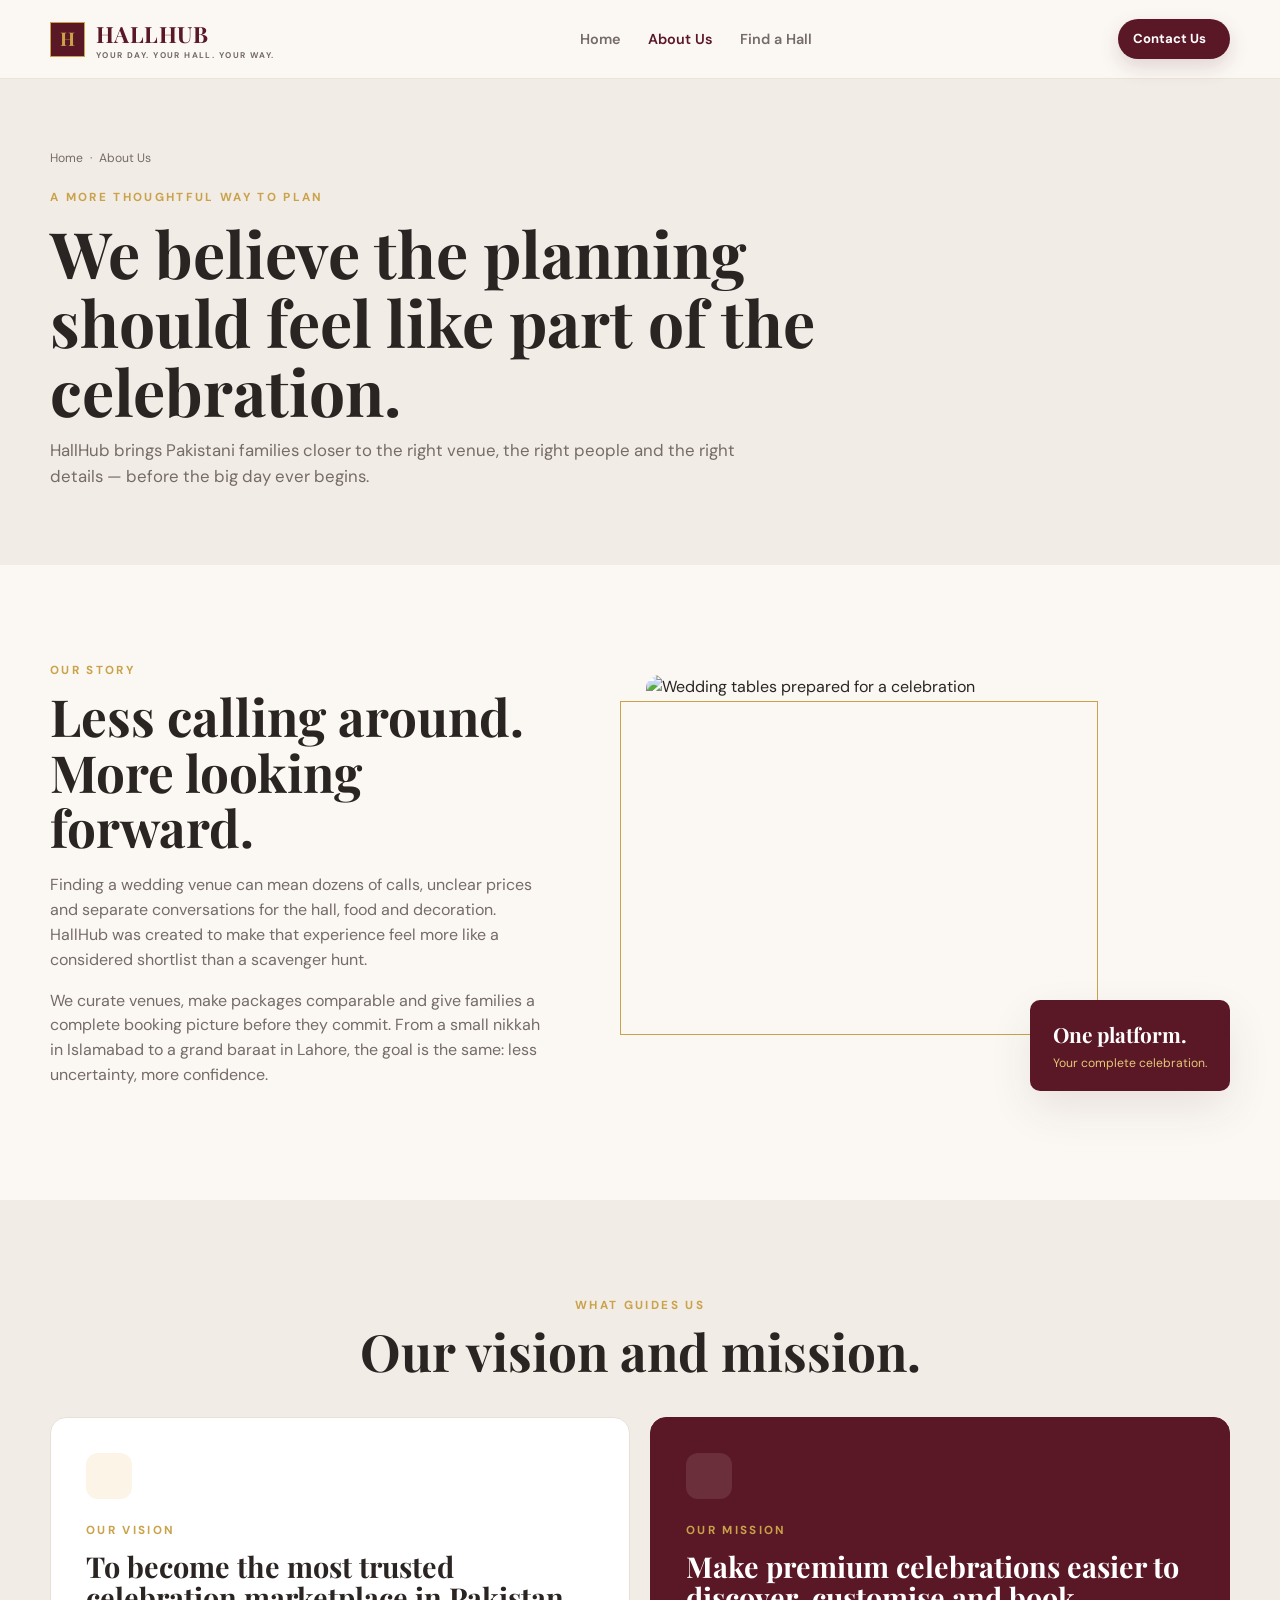
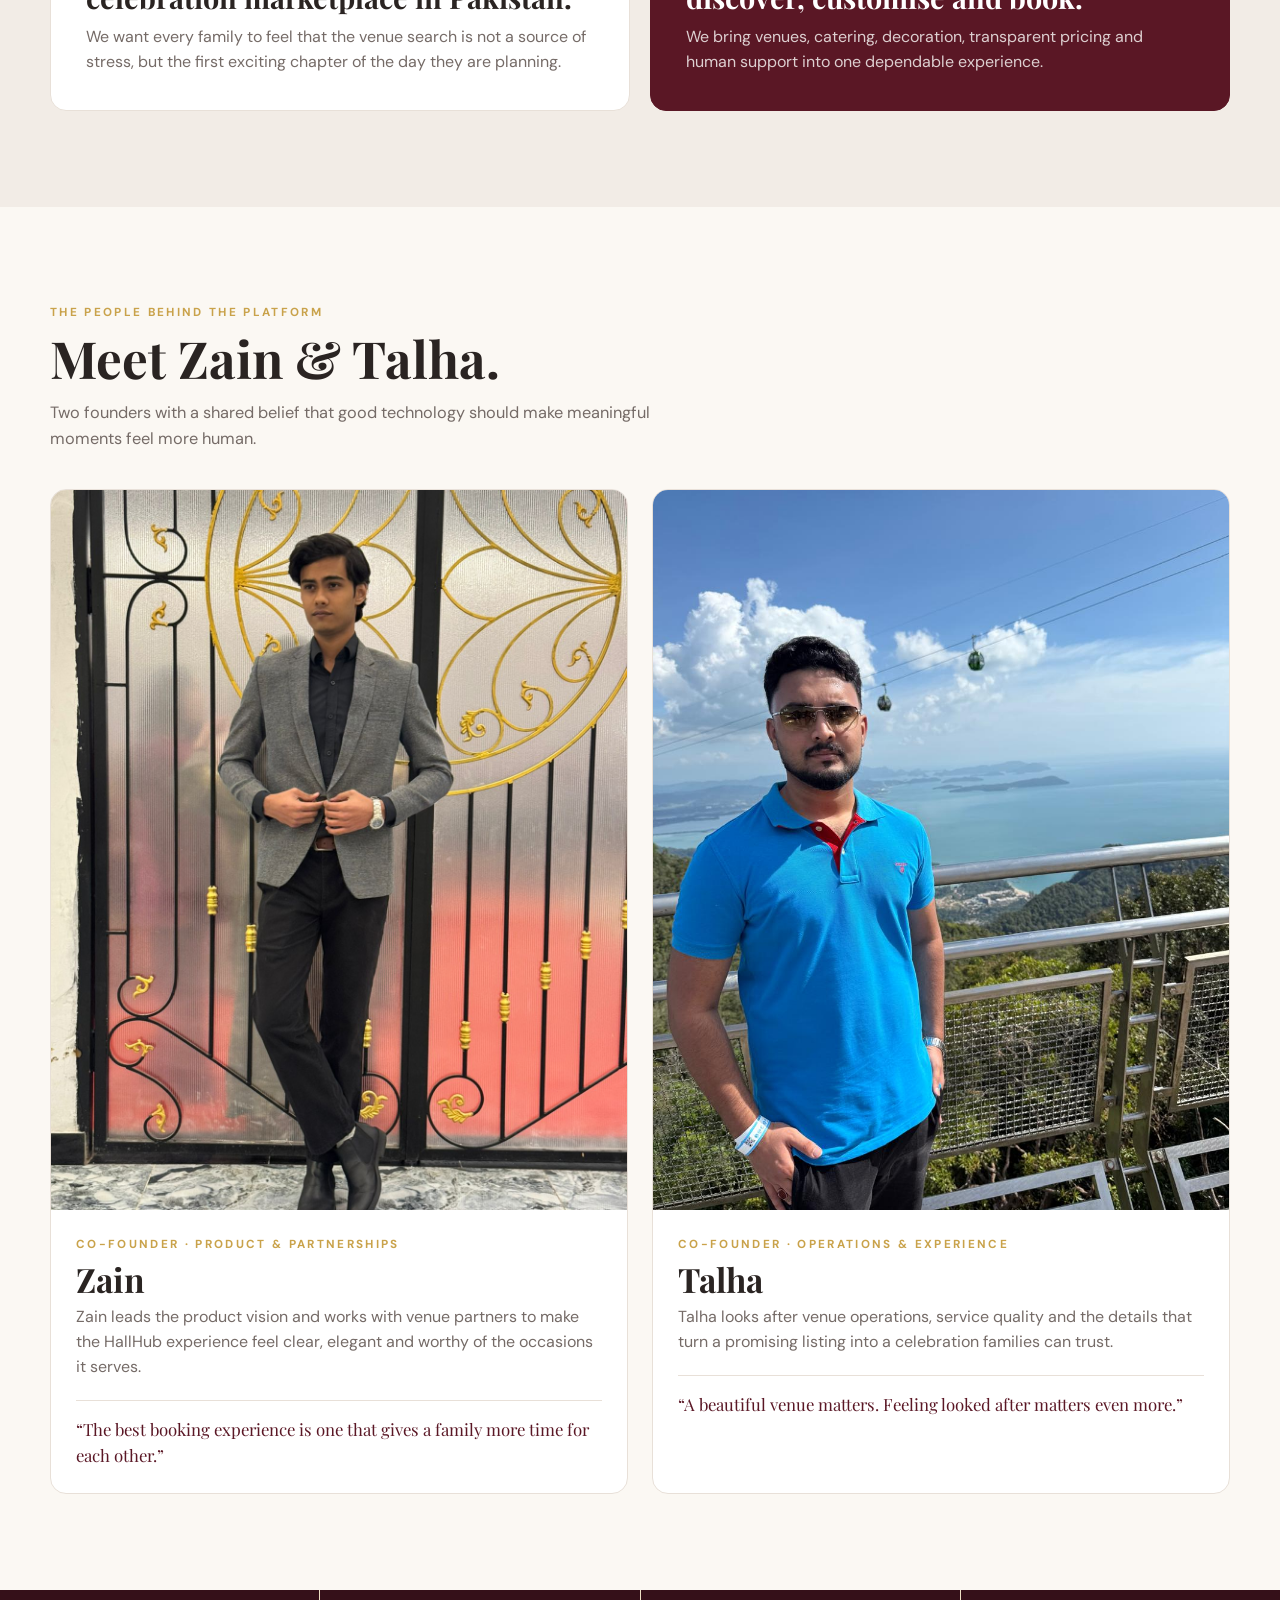
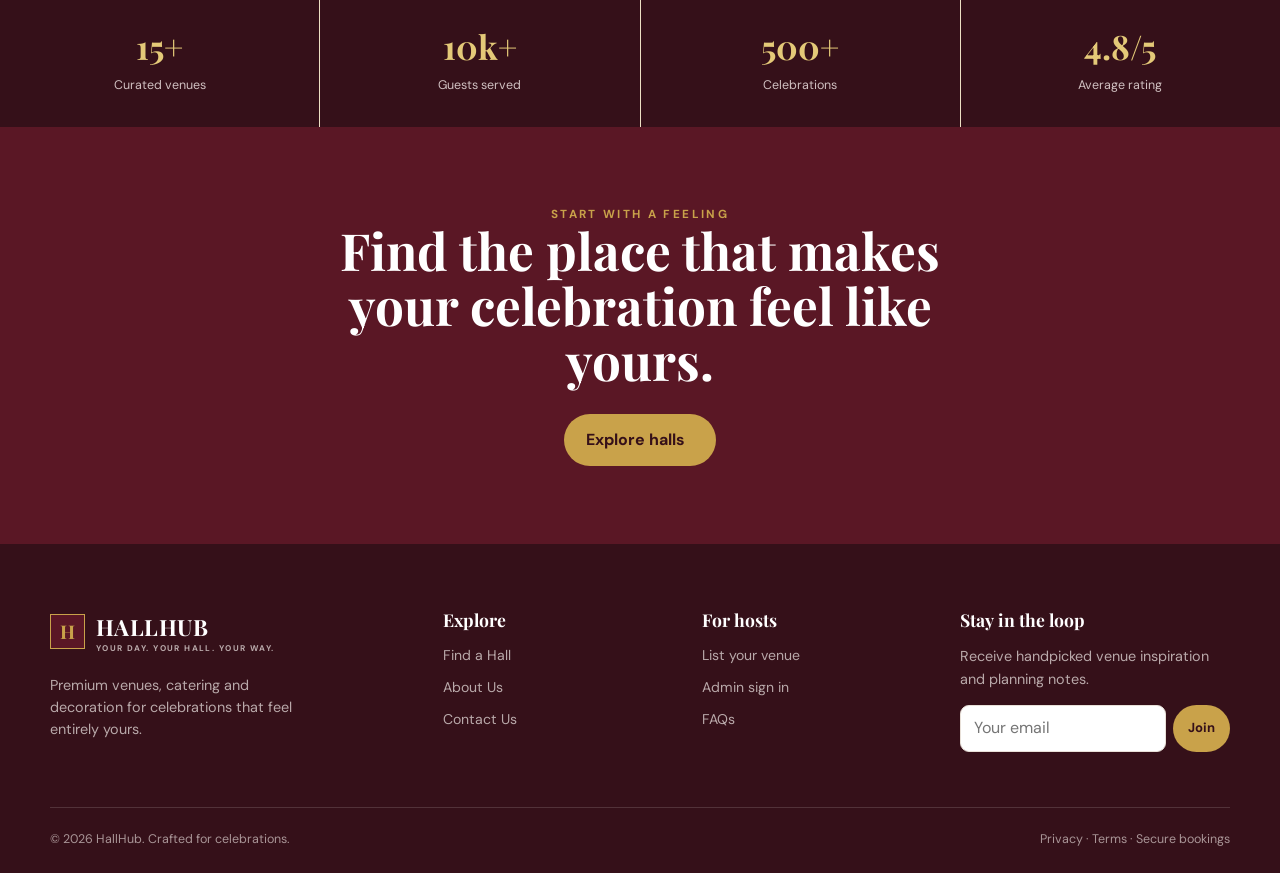
==== commit 38b70611: "Add founder portraits" ====
--- a/pages/about/about.html
+++ b/pages/about/about.html
@@ -37,8 +37,14 @@
       <div class="container">
         <div class="section-heading"><div class="eyebrow">The people behind the platform</div><h2>Meet Zain &amp; Talha.</h2><p>Two founders with a shared belief that good technology should make meaningful moments feel more human.</p></div>
         <div class="founder-grid">
-          <article class="founder-profile"><div class="founder-avatar founder-avatar-large" role="img" aria-label="Zain, HallHub co-founder">Z</div><div class="founder-profile-body"><div class="eyebrow">Co-founder · Product &amp; partnerships</div><h3>Zain</h3><p>Zain leads the product vision and works with venue partners to make the HallHub experience feel clear, elegant and worthy of the occasions it serves.</p><div class="founder-quote">“The best booking experience is one that gives a family more time for each other.”</div></div></article>
-          <article class="founder-profile"><div class="founder-avatar founder-avatar-large" role="img" aria-label="Talha, HallHub co-founder">T</div><div class="founder-profile-body"><div class="eyebrow">Co-founder · Operations &amp; experience</div><h3>Talha</h3><p>Talha looks after venue operations, service quality and the details that turn a promising listing into a celebration families can trust.</p><div class="founder-quote">“A beautiful venue matters. Feeling looked after matters even more.”</div></div></article>
+          <article class="founder-profile">
+            <div class="founder-portrait founder-portrait-zain"><img src="../../assets/images/founders/zain.jpeg" alt="Zain, HallHub co-founder, wearing a grey blazer" loading="lazy"></div>
+            <div class="founder-profile-body"><div class="eyebrow">Co-founder · Product &amp; partnerships</div><h3>Zain</h3><p>Zain leads the product vision and works with venue partners to make the HallHub experience feel clear, elegant and worthy of the occasions it serves.</p><div class="founder-quote">“The best booking experience is one that gives a family more time for each other.”</div></div>
+          </article>
+          <article class="founder-profile">
+            <div class="founder-portrait founder-portrait-talha"><img src="../../assets/images/founders/talha.jpeg" alt="Talha, HallHub co-founder, wearing a blue shirt" loading="lazy"></div>
+            <div class="founder-profile-body"><div class="eyebrow">Co-founder · Operations &amp; experience</div><h3>Talha</h3><p>Talha looks after venue operations, service quality and the details that turn a promising listing into a celebration families can trust.</p><div class="founder-quote">“A beautiful venue matters. Feeling looked after matters even more.”</div></div>
+          </article>
         </div>
       </div>
     </section>
--- a/assets/css/base.css
+++ b/assets/css/base.css
@@ -135,6 +135,10 @@
 .founder-preview { display: grid; grid-template-columns: 1fr 1fr; gap: 15px; }
 .founder-card { overflow: hidden; border: 1px solid var(--line); border-radius: 14px; background: var(--white); }
 .founder-avatar { display: grid; place-items: center; height: 240px; color: var(--light-gold); background: linear-gradient(135deg, var(--maroon), var(--burgundy)); font-family: 'Playfair Display', serif; font-size: 4rem; font-weight: 600; letter-spacing: .04em; }
+.founder-avatar-image { overflow: hidden; padding: 0; }
+.founder-avatar-image img { display: block; width: 100%; height: 100%; object-fit: cover; }
+.founder-avatar-zain img { object-position: 50% 24%; }
+.founder-avatar-talha img { object-position: 50% 37%; }
 .founder-card > div:last-child { padding: 16px; }
 .founder-card strong { display: block; margin-top: 4px; color: var(--maroon); font-family: 'Playfair Display', serif; font-size: 1.35rem; }
 .founder-card p { margin: 3px 0 0; font-size: .78rem; }
--- a/pages/about/about.css
+++ b/pages/about/about.css
@@ -19,10 +19,12 @@
 .vision-card-dark p { color: #ddcfd0; }
 .founder-grid { display: grid; grid-template-columns: 1fr 1fr; gap: 24px; }
 .founder-profile { overflow: hidden; border: 1px solid var(--line); border-radius: 16px; background: var(--white); }
-.founder-avatar { display: grid; place-items: center; min-height: 240px; color: var(--light-gold); background: linear-gradient(135deg, var(--maroon), var(--burgundy)); font-family: 'Playfair Display', serif; font-size: 5rem; font-weight: 600; letter-spacing: .04em; }
-.founder-avatar-large { height: 340px; }
+.founder-portrait { overflow: hidden; width: 100%; aspect-ratio: 4 / 5; background: var(--cream); }
+.founder-portrait img { display: block; width: 100%; height: 100%; object-fit: cover; }
+.founder-portrait-zain img { object-position: 50% 24%; }
+.founder-portrait-talha img { object-position: 50% 37%; }
 .founder-profile-body { padding: 25px; }
 .founder-profile h3 { margin: 8px 0; font-size: 2.1rem; }
 .founder-profile p { color: var(--muted); }
 .founder-quote { margin-top: 20px; padding-top: 15px; border-top: 1px solid var(--line); color: var(--maroon); font-family: 'Playfair Display', serif; font-size: 1.05rem; }
-@media (max-width: 760px) { .about-story-grid, .vision-grid, .founder-grid { grid-template-columns: 1fr; gap: 30px; } .about-image-stack img { height: 290px; } .founder-avatar-large { height: 240px; } }
+@media (max-width: 760px) { .about-story-grid, .vision-grid, .founder-grid { grid-template-columns: 1fr; gap: 30px; } .about-image-stack img { height: 290px; } .founder-portrait { aspect-ratio: 4 / 5; } }
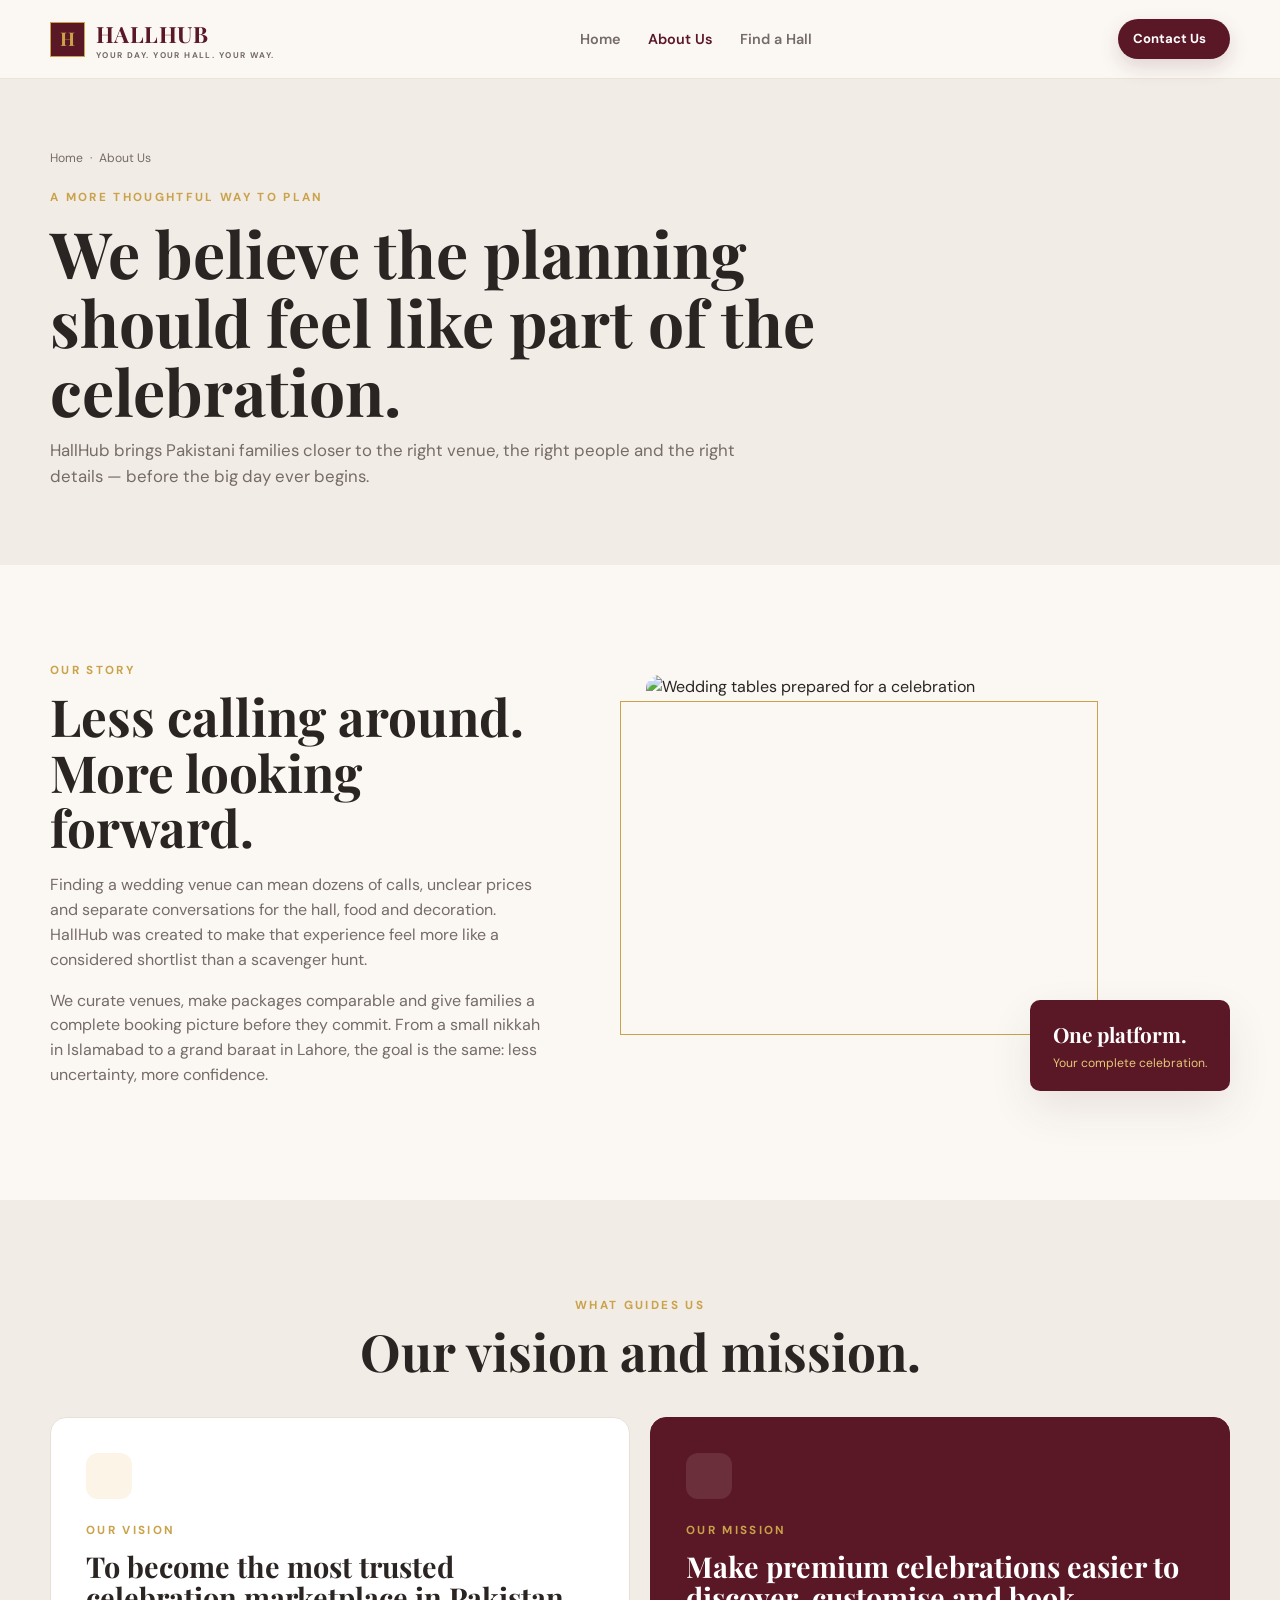
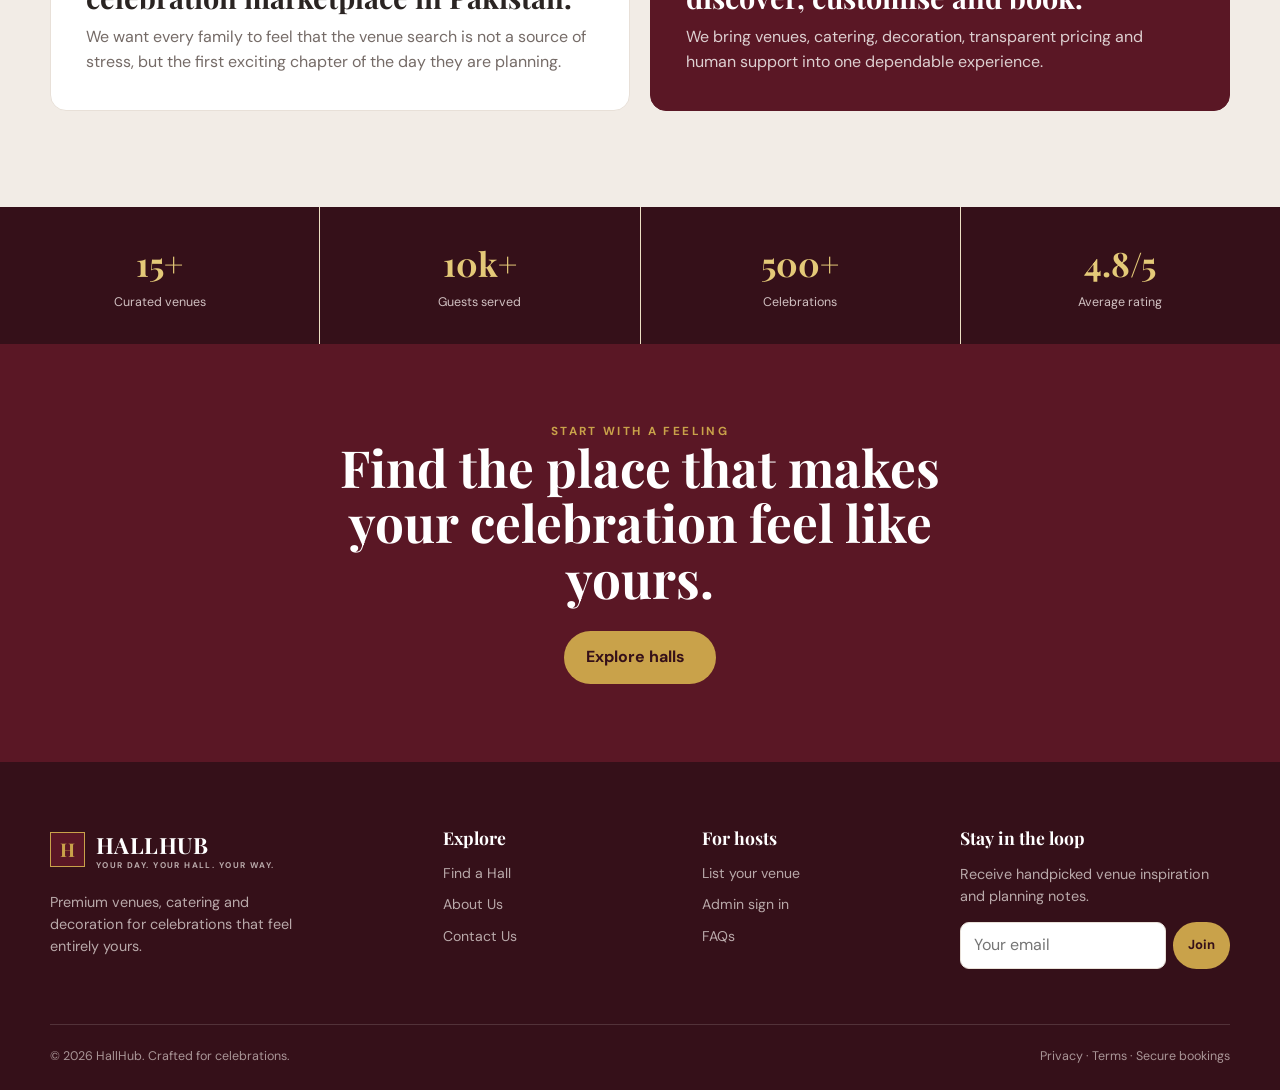
==== commit db4b1ccd: "Remove founder profiles and portraits from HallHub" ====
--- a/pages/about/about.html
+++ b/pages/about/about.html
@@ -33,21 +33,6 @@
         </div>
       </div>
     </section>
-    <section class="section">
-      <div class="container">
-        <div class="section-heading"><div class="eyebrow">The people behind the platform</div><h2>Meet Zain &amp; Talha.</h2><p>Two founders with a shared belief that good technology should make meaningful moments feel more human.</p></div>
-        <div class="founder-grid">
-          <article class="founder-profile">
-            <div class="founder-portrait founder-portrait-zain"><img src="../../assets/images/founders/zain.jpeg" alt="Zain, HallHub co-founder, wearing a grey blazer" loading="lazy"></div>
-            <div class="founder-profile-body"><div class="eyebrow">Co-founder · Product &amp; partnerships</div><h3>Zain</h3><p>Zain leads the product vision and works with venue partners to make the HallHub experience feel clear, elegant and worthy of the occasions it serves.</p><div class="founder-quote">“The best booking experience is one that gives a family more time for each other.”</div></div>
-          </article>
-          <article class="founder-profile">
-            <div class="founder-portrait founder-portrait-talha"><img src="../../assets/images/founders/talha.jpeg" alt="Talha, HallHub co-founder, wearing a blue shirt" loading="lazy"></div>
-            <div class="founder-profile-body"><div class="eyebrow">Co-founder · Operations &amp; experience</div><h3>Talha</h3><p>Talha looks after venue operations, service quality and the details that turn a promising listing into a celebration families can trust.</p><div class="founder-quote">“A beautiful venue matters. Feeling looked after matters even more.”</div></div>
-          </article>
-        </div>
-      </div>
-    </section>
     <section class="stats"><div class="stat"><strong>15+</strong><span>Curated venues</span></div><div class="stat"><strong>10k+</strong><span>Guests served</span></div><div class="stat"><strong>500+</strong><span>Celebrations</span></div><div class="stat"><strong>4.8/5</strong><span>Average rating</span></div></section>
     <section class="cta"><div class="container"><div class="eyebrow">Start with a feeling</div><h2>Find the place that makes your celebration feel like yours.</h2><a class="btn btn-gold" href="../find-hall/find-hall.html">Explore halls <i data-lucide="arrow-up-right"></i></a></div></section>
   </main>
--- a/assets/css/base.css
+++ b/assets/css/base.css
@@ -89,6 +89,10 @@
 .hero .field label { display: none; }
 .field-control { width: 100%; min-height: 47px; padding: 0 13px; border: 1px solid var(--line); border-radius: 9px; outline: none; color: var(--ink); background: var(--white); }
 .field-control:focus { border-color: var(--gold); box-shadow: 0 0 0 3px rgba(201,162,74,.18); }
+.field-help { color: var(--muted); font-size: .68rem; line-height: 1.35; }
+.field-error { color: #a34c4e; font-size: .7rem; line-height: 1.35; }
+.field.has-error .field-control { border-color: #b75b5e; box-shadow: 0 0 0 3px rgba(183,91,94,.12); }
+.field.has-error label { color: #a34c4e; }
 .hero .field-control { border: 0; }
 .search-panel .btn { min-height: 47px; border-radius: 10px; }
 .trust-row { display: flex; flex-wrap: wrap; gap: 22px; margin-top: 28px; color: rgba(255,255,255,.75); font-size: .82rem; }
@@ -129,19 +133,9 @@
 .service-card img { width: 100%; height: 270px; object-fit: cover; }
 .service-card-body { padding: 24px; }
 .about-preview { background: var(--ivory); }
-.about-preview-grid { display: grid; grid-template-columns: .95fr 1.05fr; gap: 70px; align-items: center; }
+.about-preview-grid { max-width: 800px; }
 .about-preview h2 { margin: 10px 0 16px; font-size: clamp(2rem, 4vw, 3.2rem); }
 .about-preview p { color: var(--muted); }
-.founder-preview { display: grid; grid-template-columns: 1fr 1fr; gap: 15px; }
-.founder-card { overflow: hidden; border: 1px solid var(--line); border-radius: 14px; background: var(--white); }
-.founder-avatar { display: grid; place-items: center; height: 240px; color: var(--light-gold); background: linear-gradient(135deg, var(--maroon), var(--burgundy)); font-family: 'Playfair Display', serif; font-size: 4rem; font-weight: 600; letter-spacing: .04em; }
-.founder-avatar-image { overflow: hidden; padding: 0; }
-.founder-avatar-image img { display: block; width: 100%; height: 100%; object-fit: cover; }
-.founder-avatar-zain img { object-position: 50% 24%; }
-.founder-avatar-talha img { object-position: 50% 37%; }
-.founder-card > div:last-child { padding: 16px; }
-.founder-card strong { display: block; margin-top: 4px; color: var(--maroon); font-family: 'Playfair Display', serif; font-size: 1.35rem; }
-.founder-card p { margin: 3px 0 0; font-size: .78rem; }
 .service-card h3 { margin-bottom: 8px; font-size: 1.6rem; }
 .service-card p { margin-bottom: 16px; color: var(--muted); font-size: .9rem; }
 .steps { display: grid; grid-template-columns: repeat(4, 1fr); gap: 18px; }
--- a/pages/about/about.css
+++ b/pages/about/about.css
@@ -17,14 +17,4 @@
 .vision-card h3 { margin: 12px 0 12px; font-size: 1.8rem; }
 .vision-card p { margin: 0; color: var(--muted); }
 .vision-card-dark p { color: #ddcfd0; }
-.founder-grid { display: grid; grid-template-columns: 1fr 1fr; gap: 24px; }
-.founder-profile { overflow: hidden; border: 1px solid var(--line); border-radius: 16px; background: var(--white); }
-.founder-portrait { overflow: hidden; width: 100%; aspect-ratio: 4 / 5; background: var(--cream); }
-.founder-portrait img { display: block; width: 100%; height: 100%; object-fit: cover; }
-.founder-portrait-zain img { object-position: 50% 24%; }
-.founder-portrait-talha img { object-position: 50% 37%; }
-.founder-profile-body { padding: 25px; }
-.founder-profile h3 { margin: 8px 0; font-size: 2.1rem; }
-.founder-profile p { color: var(--muted); }
-.founder-quote { margin-top: 20px; padding-top: 15px; border-top: 1px solid var(--line); color: var(--maroon); font-family: 'Playfair Display', serif; font-size: 1.05rem; }
-@media (max-width: 760px) { .about-story-grid, .vision-grid, .founder-grid { grid-template-columns: 1fr; gap: 30px; } .about-image-stack img { height: 290px; } .founder-portrait { aspect-ratio: 4 / 5; } }
+@media (max-width: 760px) { .about-story-grid, .vision-grid { grid-template-columns: 1fr; gap: 30px; } .about-image-stack img { height: 290px; } }
